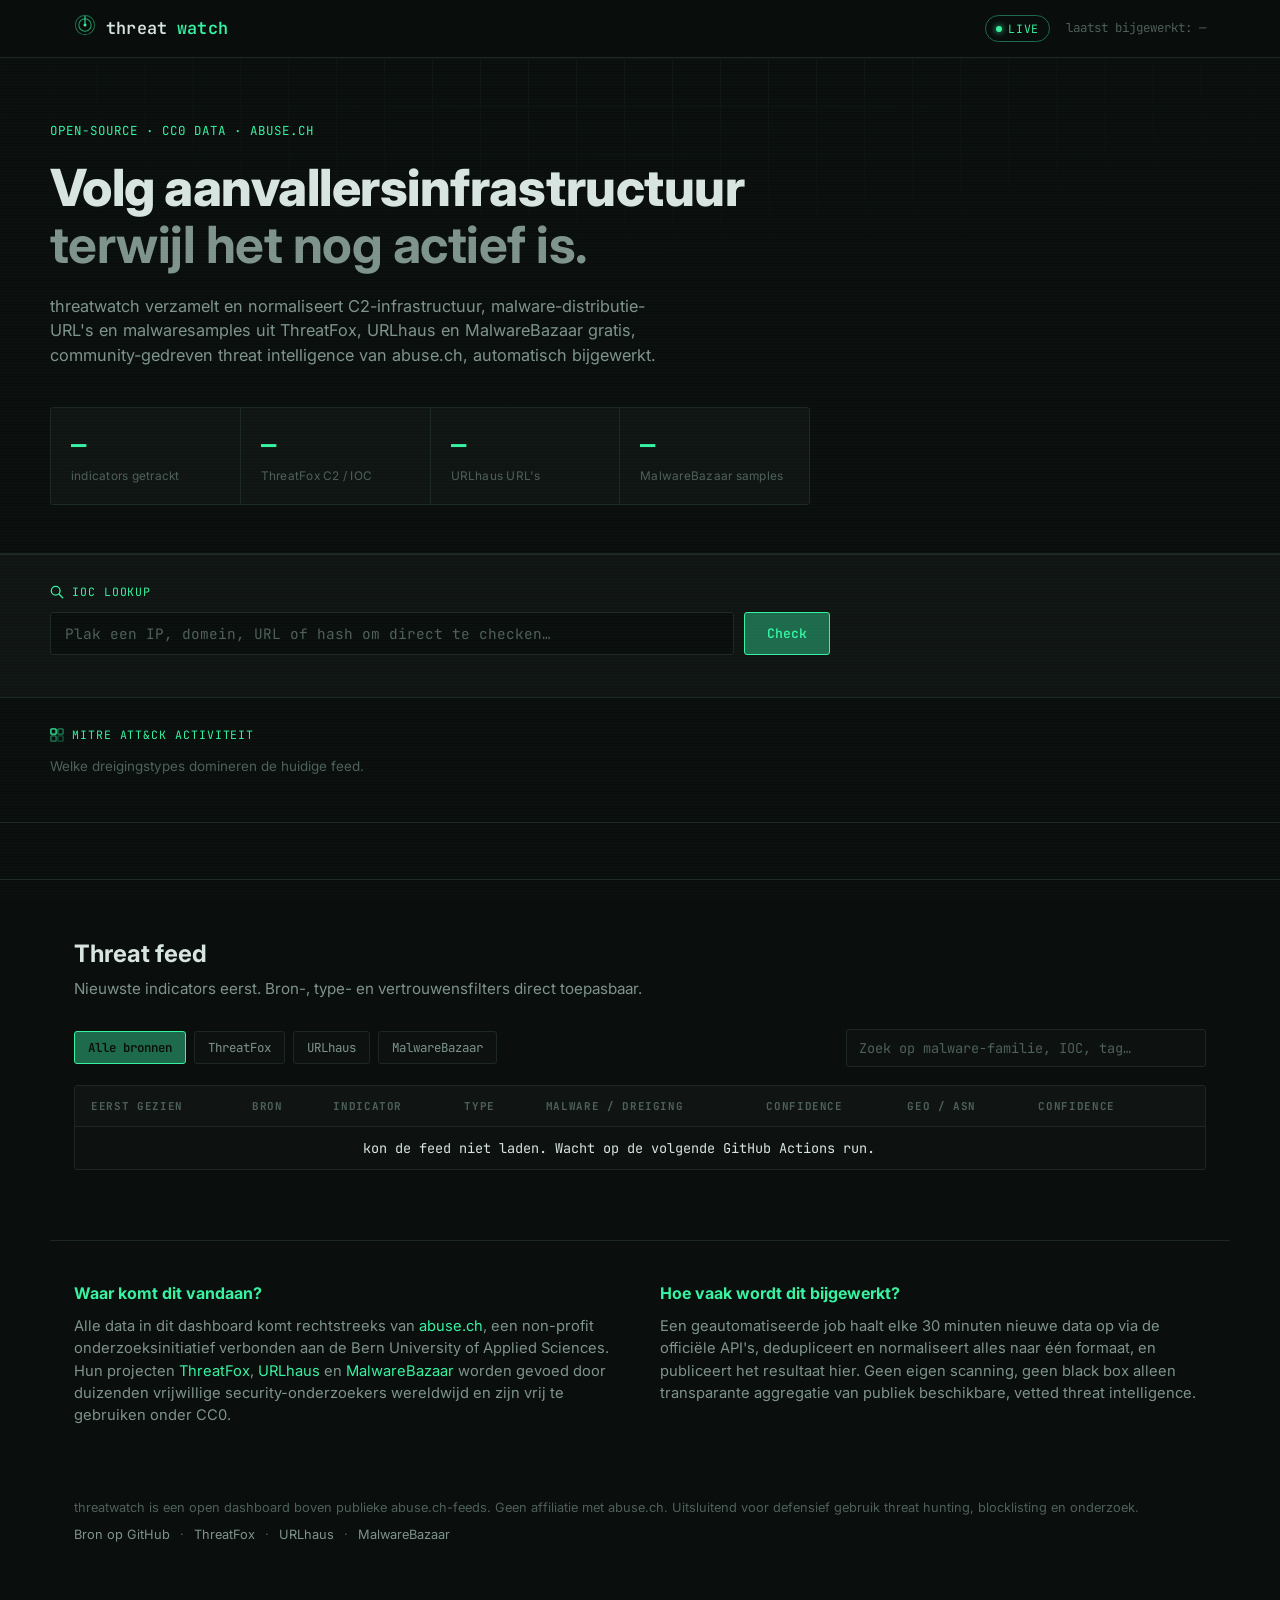
==== index.html @ 98a34935 "fix: readme bijgewerkt, geen X-posting" ====
<!DOCTYPE html>
<html lang="nl">
<head>
<meta charset="UTF-8">
<meta name="viewport" content="width=device-width, initial-scale=1.0">
<title>threatwatch — open infrastructure tracking</title>
<link rel="preconnect" href="https://fonts.googleapis.com">
<link rel="preconnect" href="https://fonts.gstatic.com" crossorigin>
<link href="https://fonts.googleapis.com/css2?family=JetBrains+Mono:wght@400;500;600;700&family=Inter:wght@400;500;600;700;800&display=swap" rel="stylesheet">
<link rel="stylesheet" href="style.css">
</head>
<body>

<div class="scanline"></div>

<header class="topbar">
  <div class="topbar-inner">
    <a href="./" class="brand">
      <span class="brand-mark" aria-hidden="true">
        <svg viewBox="0 0 32 32" width="22" height="22">
          <circle cx="16" cy="16" r="14" fill="none" stroke="var(--signal)" stroke-width="1.5" opacity="0.4"/>
          <circle cx="16" cy="16" r="9" fill="none" stroke="var(--signal)" stroke-width="1.5" opacity="0.65"/>
          <circle cx="16" cy="16" r="2.2" fill="var(--signal)"/>
          <line x1="16" y1="16" x2="16" y2="3" stroke="var(--signal)" stroke-width="1.5" class="radar-needle"/>
        </svg>
      </span>
      threat<span class="brand-accent">watch</span>
    </a>
    <nav class="topnav">
      <span class="pill pill-live" id="live-pill">
        <span class="dot"></span> live
      </span>
      <span class="topnav-meta" id="last-updated">laatst bijgewerkt: —</span>
    </nav>
  </div>
</header>

<main>

  <section class="hero">
    <div class="hero-grid" aria-hidden="true"></div>
    <div class="hero-inner">
      <p class="eyebrow">open-source · CC0 data · abuse.ch</p>
      <h1>Volg aanvallersinfrastructuur<br><span class="hero-fade">terwijl het nog actief is.</span></h1>
      <p class="hero-sub">
        threatwatch verzamelt en normaliseert C2-infrastructuur, malware-distributie-URL's
        en malwaresamples uit ThreatFox, URLhaus en MalwareBazaar gratis, community-gedreven
        threat intelligence van abuse.ch, automatisch bijgewerkt.
      </p>
      <div class="hero-stats" id="hero-stats">
        <div class="stat-card">
          <span class="stat-value" id="stat-total">—</span>
          <span class="stat-label">indicators getrackt</span>
        </div>
        <div class="stat-card">
          <span class="stat-value" id="stat-threatfox">—</span>
          <span class="stat-label">ThreatFox C2 / IOC</span>
        </div>
        <div class="stat-card">
          <span class="stat-value" id="stat-urlhaus">—</span>
          <span class="stat-label">URLhaus URL's</span>
        </div>
        <div class="stat-card">
          <span class="stat-value" id="stat-malwarebazaar">—</span>
          <span class="stat-label">MalwareBazaar samples</span>
        </div>
      </div>
    </div>
  </section>

  <!-- IOC LOOKUP -->
  <section class="lookup-section">
    <div class="lookup-inner">
      <div class="lookup-label">
        <svg width="14" height="14" viewBox="0 0 16 16" fill="none" aria-hidden="true">
          <circle cx="6.5" cy="6.5" r="5" stroke="var(--signal)" stroke-width="1.5"/>
          <line x1="10.5" y1="10.5" x2="14.5" y2="14.5" stroke="var(--signal)" stroke-width="1.5" stroke-linecap="round"/>
        </svg>
        IOC lookup
      </div>
      <div class="lookup-bar">
        <input
          type="text"
          id="lookup-input"
          placeholder="Plak een IP, domein, URL of hash om direct te checken…"
          aria-label="IOC lookup"
          autocomplete="off"
          spellcheck="false"
        >
        <button id="lookup-btn">Check</button>
      </div>
      <div id="lookup-result" class="lookup-result" aria-live="polite"></div>
    </div>
  </section>

  <!-- ATT&CK HEATMAP -->
  <section class="attack-section">
    <div class="attack-inner">
      <div class="attack-header">
        <div class="lookup-label">
          <svg width="14" height="14" viewBox="0 0 16 16" fill="none" aria-hidden="true">
            <rect x="1" y="1" width="6" height="6" rx="1" stroke="var(--signal)" stroke-width="1.5"/>
            <rect x="9" y="1" width="6" height="6" rx="1" stroke="var(--signal)" stroke-width="1.5" opacity="0.5"/>
            <rect x="1" y="9" width="6" height="6" rx="1" stroke="var(--signal)" stroke-width="1.5" opacity="0.5"/>
            <rect x="9" y="9" width="6" height="6" rx="1" stroke="var(--signal)" stroke-width="1.5" opacity="0.3"/>
          </svg>
          MITRE ATT&amp;CK activiteit
        </div>
        <p class="attack-sub">Welke dreigingstypes domineren de huidige feed.</p>
      </div>
      <div id="attack-heatmap" class="attack-heatmap"></div>
    </div>
  </section>


  <!-- GEO STATS -->
  <section class="geo-section">
    <div class="geo-inner">
      <div id="geo-stats" class="geo-stats-grid"></div>
    </div>
  </section>

  <section class="panel">
    <div class="panel-header">
      <h2>Threat feed</h2>
      <p class="panel-sub">Nieuwste indicators eerst. Bron-, type- en vertrouwensfilters direct toepasbaar.</p>
    </div>

    <div class="controls">
      <div class="control-group" role="group" aria-label="Filter op bron">
        <button class="filter-btn is-active" data-filter-source="all">Alle bronnen</button>
        <button class="filter-btn" data-filter-source="ThreatFox">ThreatFox</button>
        <button class="filter-btn" data-filter-source="URLhaus">URLhaus</button>
        <button class="filter-btn" data-filter-source="MalwareBazaar">MalwareBazaar</button>
      </div>
      <div class="control-group search-group">
        <input
          type="search"
          id="search-input"
          placeholder="Zoek op malware-familie, IOC, tag…"
          aria-label="Zoek in threat feed"
        >
      </div>
    </div>

    <div class="table-wrap">
      <table class="feed-table" id="feed-table">
        <thead>
          <tr>
            <th>Eerst gezien</th>
            <th>Bron</th>
            <th>Indicator</th>
            <th>Type</th>
            <th>Malware / dreiging</th>
            <th>Confidence</th>
            <th>Geo / ASN</th>
            <th>Confidence</th>
            <th></th>
          </tr>
        </thead>
        <tbody id="feed-body">
          <tr class="loading-row">
            <td colspan="7">
              <span class="loading-text">feed wordt geladen…</span>
            </td>
          </tr>
        </tbody>
      </table>
    </div>

    <p class="table-footnote" id="table-footnote"></p>
  </section>

  <section class="about-panel">
    <div class="about-grid">
      <div>
        <h3>Waar komt dit vandaan?</h3>
        <p>
          Alle data in dit dashboard komt rechtstreeks van <a href="https://abuse.ch" target="_blank" rel="noopener">abuse.ch</a>,
          een non-profit onderzoeksinitiatief verbonden aan de Bern University of Applied Sciences.
          Hun projecten <a href="https://threatfox.abuse.ch" target="_blank" rel="noopener">ThreatFox</a>,
          <a href="https://urlhaus.abuse.ch" target="_blank" rel="noopener">URLhaus</a> en
          <a href="https://bazaar.abuse.ch" target="_blank" rel="noopener">MalwareBazaar</a> worden gevoed door
          duizenden vrijwillige security-onderzoekers wereldwijd en zijn vrij te gebruiken onder CC0.
        </p>
      </div>
      <div>
        <h3>Hoe vaak wordt dit bijgewerkt?</h3>
        <p>
          Een geautomatiseerde job haalt elke 30 minuten nieuwe data op via de officiële API's,
          dedupliceert en normaliseert alles naar één formaat, en publiceert het resultaat hier.
          Geen eigen scanning, geen black box alleen transparante aggregatie van publiek
          beschikbare, vetted threat intelligence.
        </p>
      </div>
    </div>
  </section>

</main>

<footer class="footer">
  <p>
    threatwatch is een open dashboard boven publieke abuse.ch-feeds. Geen affiliatie met abuse.ch.
    Uitsluitend voor defensief gebruik threat hunting, blocklisting en onderzoek.
  </p>
  <p class="footer-links">
    <a href="https://github.com/threatwatch0x/threatwatch" target="_blank" rel="noopener">Bron op GitHub</a>
    <span aria-hidden="true">·</span>
    <a href="https://threatfox.abuse.ch" target="_blank" rel="noopener">ThreatFox</a>
    <span aria-hidden="true">·</span>
    <a href="https://urlhaus.abuse.ch" target="_blank" rel="noopener">URLhaus</a>
    <span aria-hidden="true">·</span>
    <a href="https://bazaar.abuse.ch" target="_blank" rel="noopener">MalwareBazaar</a>
  </p>
</footer>

<script src="app.js"></script>
</body>
</html>
---- style.css ----
/* =========================================================
   threatwatch — design tokens
   Subject: tracking live attacker infrastructure.
   Direction: dark ops console, not a marketing page.
   A signal-green sweep (radar / oscilloscope) is the one
   accent color; everything else stays quiet and structural.
========================================================= */

:root {
  --bg: #0a0e0d;
  --bg-raised: #101513;
  --bg-panel: #0d1211;
  --line: #1d2826;
  --line-soft: #161f1d;
  --ink: #d7e4e0;
  --ink-dim: #7e938c;
  --ink-faint: #4e6059;
  --signal: #36f2a1;
  --signal-dim: #1d6b4c;
  --amber: #f2b545;
  --red: #f25c54;

  --font-display: "Inter", system-ui, sans-serif;
  --font-mono: "JetBrains Mono", "SF Mono", Consolas, monospace;

  --radius: 3px;
}

* { box-sizing: border-box; }

html { scroll-behavior: smooth; }

body {
  margin: 0;
  background: var(--bg);
  color: var(--ink);
  font-family: var(--font-display);
  line-height: 1.5;
  -webkit-font-smoothing: antialiased;
}

a { color: var(--signal); text-decoration: none; }
a:hover { text-decoration: underline; }

a:focus-visible,
button:focus-visible,
input:focus-visible {
  outline: 2px solid var(--signal);
  outline-offset: 2px;
}

/* Subtle scanline texture across the whole page — restrained, fixed, low opacity */
.scanline {
  position: fixed;
  inset: 0;
  pointer-events: none;
  z-index: 1;
  background: repeating-linear-gradient(
    to bottom,
    rgba(54, 242, 161, 0.015) 0px,
    rgba(54, 242, 161, 0.015) 1px,
    transparent 1px,
    transparent 3px
  );
  mix-blend-mode: screen;
}

@media (prefers-reduced-motion: reduce) {
  * { animation-duration: 0.001ms !important; animation-iteration-count: 1 !important; transition-duration: 0.001ms !important; }
}

/* ---------- topbar ---------- */

.topbar {
  position: sticky;
  top: 0;
  z-index: 10;
  background: rgba(10, 14, 13, 0.92);
  backdrop-filter: blur(8px);
  border-bottom: 1px solid var(--line);
}

.topbar-inner {
  max-width: 1180px;
  margin: 0 auto;
  padding: 14px 24px;
  display: flex;
  align-items: center;
  justify-content: space-between;
}

.brand {
  display: flex;
  align-items: center;
  gap: 10px;
  font-family: var(--font-mono);
  font-weight: 600;
  font-size: 1.05rem;
  color: var(--ink);
  letter-spacing: 0.01em;
}
.brand:hover { text-decoration: none; }
.brand-accent { color: var(--signal); }

.radar-needle {
  transform-origin: 16px 16px;
  animation: sweep 4s linear infinite;
}
@keyframes sweep {
  to { transform: rotate(360deg); }
}

.topnav { display: flex; align-items: center; gap: 16px; }

.pill {
  font-family: var(--font-mono);
  font-size: 0.72rem;
  letter-spacing: 0.06em;
  text-transform: uppercase;
  padding: 4px 10px;
  border-radius: 999px;
  border: 1px solid var(--line);
  color: var(--ink-dim);
  display: inline-flex;
  align-items: center;
  gap: 6px;
}
.pill-live { color: var(--signal); border-color: var(--signal-dim); }
.pill .dot {
  width: 6px; height: 6px;
  border-radius: 50%;
  background: var(--signal);
  box-shadow: 0 0 6px var(--signal);
  animation: pulse 1.8s ease-in-out infinite;
}
@keyframes pulse {
  0%, 100% { opacity: 1; }
  50% { opacity: 0.35; }
}

.topnav-meta {
  font-family: var(--font-mono);
  font-size: 0.78rem;
  color: var(--ink-faint);
}

/* ---------- hero ---------- */

.hero {
  position: relative;
  padding: 64px 24px 48px;
  border-bottom: 1px solid var(--line);
  overflow: hidden;
}

.hero-grid {
  position: absolute;
  inset: 0;
  background-image:
    linear-gradient(var(--line-soft) 1px, transparent 1px),
    linear-gradient(90deg, var(--line-soft) 1px, transparent 1px);
  background-size: 48px 48px;
  mask-image: radial-gradient(ellipse 80% 60% at 50% 0%, black 0%, transparent 75%);
  opacity: 0.6;
}

.hero-inner {
  position: relative;
  max-width: 1180px;
  margin: 0 auto;
}

.eyebrow {
  font-family: var(--font-mono);
  font-size: 0.78rem;
  letter-spacing: 0.08em;
  text-transform: uppercase;
  color: var(--signal);
  margin: 0 0 18px;
}

.hero h1 {
  font-size: clamp(2rem, 4.4vw, 3.2rem);
  font-weight: 800;
  letter-spacing: -0.01em;
  line-height: 1.12;
  margin: 0 0 20px;
  max-width: 760px;
}
.hero-fade { color: var(--ink-dim); font-weight: 700; }

.hero-sub {
  max-width: 620px;
  color: var(--ink-dim);
  font-size: 1.02rem;
  margin: 0 0 40px;
}

.hero-stats {
  display: grid;
  grid-template-columns: repeat(4, minmax(0, 1fr));
  gap: 1px;
  background: var(--line);
  border: 1px solid var(--line);
  border-radius: var(--radius);
  overflow: hidden;
  max-width: 760px;
}

.stat-card {
  background: var(--bg-raised);
  padding: 18px 20px;
  display: flex;
  flex-direction: column;
  gap: 4px;
}

.stat-value {
  font-family: var(--font-mono);
  font-size: 1.6rem;
  font-weight: 700;
  color: var(--signal);
}

.stat-label {
  font-size: 0.74rem;
  color: var(--ink-faint);
  letter-spacing: 0.02em;
}

@media (max-width: 720px) {
  .hero-stats { grid-template-columns: repeat(2, minmax(0, 1fr)); }
}

/* ---------- panel / table ---------- */

.panel {
  max-width: 1180px;
  margin: 0 auto;
  padding: 56px 24px 32px;
}

.panel-header h2 {
  font-size: 1.5rem;
  margin: 0 0 6px;
  font-weight: 700;
}
.panel-sub {
  color: var(--ink-dim);
  margin: 0 0 28px;
  font-size: 0.95rem;
}

.controls {
  display: flex;
  flex-wrap: wrap;
  gap: 16px;
  justify-content: space-between;
  align-items: center;
  margin-bottom: 18px;
}

.control-group { display: flex; gap: 8px; flex-wrap: wrap; }

.filter-btn {
  font-family: var(--font-mono);
  font-size: 0.78rem;
  padding: 7px 13px;
  border-radius: var(--radius);
  border: 1px solid var(--line);
  background: var(--bg-panel);
  color: var(--ink-dim);
  cursor: pointer;
  transition: border-color 0.15s, color 0.15s, background 0.15s;
}
.filter-btn:hover { border-color: var(--signal-dim); color: var(--ink); }
.filter-btn.is-active {
  background: var(--signal-dim);
  border-color: var(--signal);
  color: var(--bg);
  font-weight: 600;
}

.search-group { flex: 1; min-width: 220px; max-width: 360px; }
#search-input {
  width: 100%;
  font-family: var(--font-mono);
  font-size: 0.85rem;
  padding: 9px 12px;
  border-radius: var(--radius);
  border: 1px solid var(--line);
  background: var(--bg-panel);
  color: var(--ink);
}
#search-input::placeholder { color: var(--ink-faint); }

.table-wrap {
  border: 1px solid var(--line);
  border-radius: var(--radius);
  overflow-x: auto;
  background: var(--bg-panel);
}

.feed-table {
  width: 100%;
  border-collapse: collapse;
  font-size: 0.86rem;
  min-width: 760px;
}

.feed-table thead th {
  text-align: left;
  font-family: var(--font-mono);
  font-size: 0.68rem;
  letter-spacing: 0.06em;
  text-transform: uppercase;
  color: var(--ink-faint);
  padding: 12px 16px;
  border-bottom: 1px solid var(--line);
  background: var(--bg-raised);
  position: sticky;
  top: 0;
}

.feed-table tbody td {
  padding: 11px 16px;
  border-bottom: 1px solid var(--line-soft);
  color: var(--ink);
  vertical-align: middle;
}

.feed-table tbody tr:hover { background: rgba(54, 242, 161, 0.035); }
.feed-table tbody tr:last-child td { border-bottom: none; }

.cell-time { font-family: var(--font-mono); color: var(--ink-dim); white-space: nowrap; font-size: 0.8rem; }

.source-badge {
  font-family: var(--font-mono);
  font-size: 0.7rem;
  padding: 3px 8px;
  border-radius: 999px;
  border: 1px solid var(--line);
  white-space: nowrap;
}
.source-ThreatFox { color: var(--signal); border-color: var(--signal-dim); }
.source-URLhaus { color: var(--amber); border-color: #5c4a22; }
.source-MalwareBazaar { color: #8fb4ff; border-color: #2a3f6b; }

.cell-ioc {
  font-family: var(--font-mono);
  font-size: 0.8rem;
  max-width: 320px;
  overflow: hidden;
  text-overflow: ellipsis;
  white-space: nowrap;
}

.cell-malware { color: var(--ink); font-weight: 500; }
.cell-type { color: var(--ink-dim); font-size: 0.82rem; }

.confidence-bar-wrap {
  display: flex;
  align-items: center;
  gap: 8px;
}
.confidence-bar {
  width: 50px;
  height: 5px;
  border-radius: 999px;
  background: var(--line-soft);
  overflow: hidden;
}
.confidence-bar-fill { height: 100%; background: var(--signal); }
.confidence-value { font-family: var(--font-mono); font-size: 0.74rem; color: var(--ink-dim); }

.ref-link { font-family: var(--font-mono); font-size: 0.76rem; white-space: nowrap; }

.loading-row td, .empty-row td {
  text-align: center;
  padding: 40px 16px;
  color: var(--ink-faint);
  font-family: var(--font-mono);
  font-size: 0.85rem;
}

.table-footnote {
  margin: 14px 4px 0;
  font-size: 0.78rem;
  color: var(--ink-faint);
  font-family: var(--font-mono);
}

/* ---------- about panel ---------- */

.about-panel {
  max-width: 1180px;
  margin: 24px auto 0;
  padding: 40px 24px;
  border-top: 1px solid var(--line);
}

.about-grid {
  display: grid;
  grid-template-columns: 1fr 1fr;
  gap: 40px;
}
@media (max-width: 760px) {
  .about-grid { grid-template-columns: 1fr; }
}

.about-panel h3 {
  font-size: 1rem;
  margin: 0 0 10px;
  color: var(--signal);
}
.about-panel p {
  color: var(--ink-dim);
  font-size: 0.92rem;
  margin: 0;
}

/* ---------- footer ---------- */

.footer {
  max-width: 1180px;
  margin: 0 auto;
  padding: 32px 24px 56px;
  color: var(--ink-faint);
  font-size: 0.8rem;
}
.footer p { margin: 0 0 8px; }
.footer-links a { color: var(--ink-dim); }
.footer-links span { color: var(--ink-faint); margin: 0 6px; }

/* --- IOC Lookup ------------------------------------------------------------ */

.lookup-section {
  background: var(--bg-raised);
  border-top: 1px solid var(--line);
  border-bottom: 1px solid var(--line);
  padding: 28px 24px;
}

.lookup-inner {
  max-width: 1180px;
  margin: 0 auto;
}

.lookup-label {
  display: flex;
  align-items: center;
  gap: 8px;
  font-family: var(--font-mono);
  font-size: 0.72rem;
  letter-spacing: 0.08em;
  text-transform: uppercase;
  color: var(--signal);
  margin-bottom: 12px;
}

.lookup-bar {
  display: flex;
  gap: 10px;
  max-width: 780px;
}

#lookup-input {
  flex: 1;
  font-family: var(--font-mono);
  font-size: 0.9rem;
  padding: 11px 14px;
  border-radius: var(--radius);
  border: 1px solid var(--line);
  background: var(--bg);
  color: var(--ink);
}
#lookup-input::placeholder { color: var(--ink-faint); }

#lookup-btn {
  font-family: var(--font-mono);
  font-size: 0.82rem;
  font-weight: 600;
  padding: 11px 22px;
  border-radius: var(--radius);
  border: 1px solid var(--signal);
  background: var(--signal-dim);
  color: var(--signal);
  cursor: pointer;
  transition: background 0.15s;
  white-space: nowrap;
}
#lookup-btn:hover { background: var(--signal); color: var(--bg); }

.lookup-result {
  margin-top: 14px;
  max-width: 780px;
  font-size: 0.86rem;
}

.lookup-clean {
  display: block;
  color: var(--signal);
  font-family: var(--font-mono);
  margin-bottom: 4px;
}

.lookup-warning { color: var(--amber); font-family: var(--font-mono); }

.lookup-note {
  display: block;
  color: var(--ink-faint);
  font-size: 0.78rem;
  margin-top: 4px;
  font-family: var(--font-mono);
}

.lookup-found { display: flex; flex-direction: column; gap: 8px; }

.lookup-found-label {
  font-family: var(--font-mono);
  font-size: 0.78rem;
  color: var(--amber);
  letter-spacing: 0.04em;
}

.lookup-hit {
  display: flex;
  align-items: center;
  gap: 12px;
  padding: 10px 14px;
  background: var(--bg-panel);
  border: 1px solid var(--line);
  border-radius: var(--radius);
  flex-wrap: wrap;
}

.lookup-hit-ioc {
  font-family: var(--font-mono);
  font-size: 0.82rem;
  color: var(--ink);
  flex: 1;
  min-width: 0;
  overflow: hidden;
  text-overflow: ellipsis;
  white-space: nowrap;
}

.lookup-hit-malware { color: var(--ink-dim); font-size: 0.84rem; }
.lookup-hit-conf { font-family: var(--font-mono); font-size: 0.78rem; color: var(--signal); }
.lookup-more { color: var(--ink-faint); font-size: 0.78rem; font-family: var(--font-mono); margin: 4px 0 0; }

/* --- ATT&CK Heatmap ----------------------------------------------------------- */

.attack-section {
  border-bottom: 1px solid var(--line);
  padding: 28px 24px;
}

.attack-inner {
  max-width: 1180px;
  margin: 0 auto;
}

.attack-header { margin-bottom: 18px; }
.attack-sub { color: var(--ink-faint); font-size: 0.84rem; margin: 6px 0 0; }

.attack-heatmap {
  display: grid;
  grid-template-columns: repeat(auto-fill, minmax(200px, 1fr));
  gap: 8px;
}

.attack-cell {
  position: relative;
  border: 1px solid var(--line);
  border-radius: var(--radius);
  overflow: hidden;
  background: var(--bg-panel);
  padding: 14px 14px 14px 10px;
  display: flex;
  align-items: center;
  gap: 12px;
}

.attack-cell-bar {
  position: absolute;
  left: 0;
  top: 0;
  bottom: 0;
  width: 3px;
  background: var(--cell-color, var(--signal));
  opacity: var(--intensity, 1);
}

.attack-cell-info {
  display: flex;
  flex-direction: column;
  gap: 2px;
  min-width: 0;
}

.attack-tactic {
  font-family: var(--font-mono);
  font-size: 0.68rem;
  letter-spacing: 0.1em;
  color: var(--cell-color, var(--signal));
  opacity: calc(var(--intensity) + 0.3);
}

.attack-label {
  font-size: 0.86rem;
  font-weight: 600;
  color: var(--ink);
  white-space: nowrap;
  overflow: hidden;
  text-overflow: ellipsis;
}

.attack-count {
  font-family: var(--font-mono);
  font-size: 0.78rem;
  color: var(--ink-dim);
}

.attack-pct { color: var(--ink-faint); }

/* --- Geo / ASN stats ---------------------------------------------------------- */

.geo-section {
  border-bottom: 1px solid var(--line);
  padding: 28px 24px;
}

.geo-inner {
  max-width: 1180px;
  margin: 0 auto;
}

.geo-stats-grid {
  display: grid;
  grid-template-columns: 1fr 1fr;
  gap: 40px;
}

@media (max-width: 720px) {
  .geo-stats-grid { grid-template-columns: 1fr; }
}

.geo-col { display: flex; flex-direction: column; gap: 8px; }

.geo-row {
  display: flex;
  align-items: center;
  gap: 10px;
  font-size: 0.84rem;
}

.geo-flag { font-size: 1rem; width: 24px; text-align: center; }

.geo-label {
  font-family: var(--font-mono);
  font-size: 0.78rem;
  color: var(--ink-dim);
  min-width: 36px;
}

.geo-asn-label {
  min-width: 180px;
  max-width: 200px;
  white-space: nowrap;
  overflow: hidden;
  text-overflow: ellipsis;
  font-size: 0.74rem;
}

.geo-bar-wrap {
  flex: 1;
  height: 5px;
  background: var(--line-soft);
  border-radius: 999px;
  overflow: hidden;
}

.geo-bar {
  height: 100%;
  background: var(--signal);
  border-radius: 999px;
  transition: width 0.4s ease;
}

.geo-bar-asn { background: #8fb4ff; }

.geo-count {
  font-family: var(--font-mono);
  font-size: 0.74rem;
  color: var(--ink-faint);
  min-width: 32px;
  text-align: right;
}

/* --- Tabel geo kolom ---------------------------------------------------------- */

.cell-geo {
  font-family: var(--font-mono);
  font-size: 0.78rem;
  color: var(--ink-dim);
  white-space: nowrap;
}

.cell-dim { color: var(--ink-faint); }

.asn-tag {
  display: inline-block;
  font-size: 0.68rem;
  padding: 1px 5px;
  border-radius: 3px;
  background: var(--line);
  color: var(--ink-faint);
  margin-left: 4px;
}

.lookup-hit-geo {
  font-family: var(--font-mono);
  font-size: 0.74rem;
  color: var(--ink-dim);
  padding: 2px 6px;
  border: 1px solid var(--line);
  border-radius: var(--radius);
}
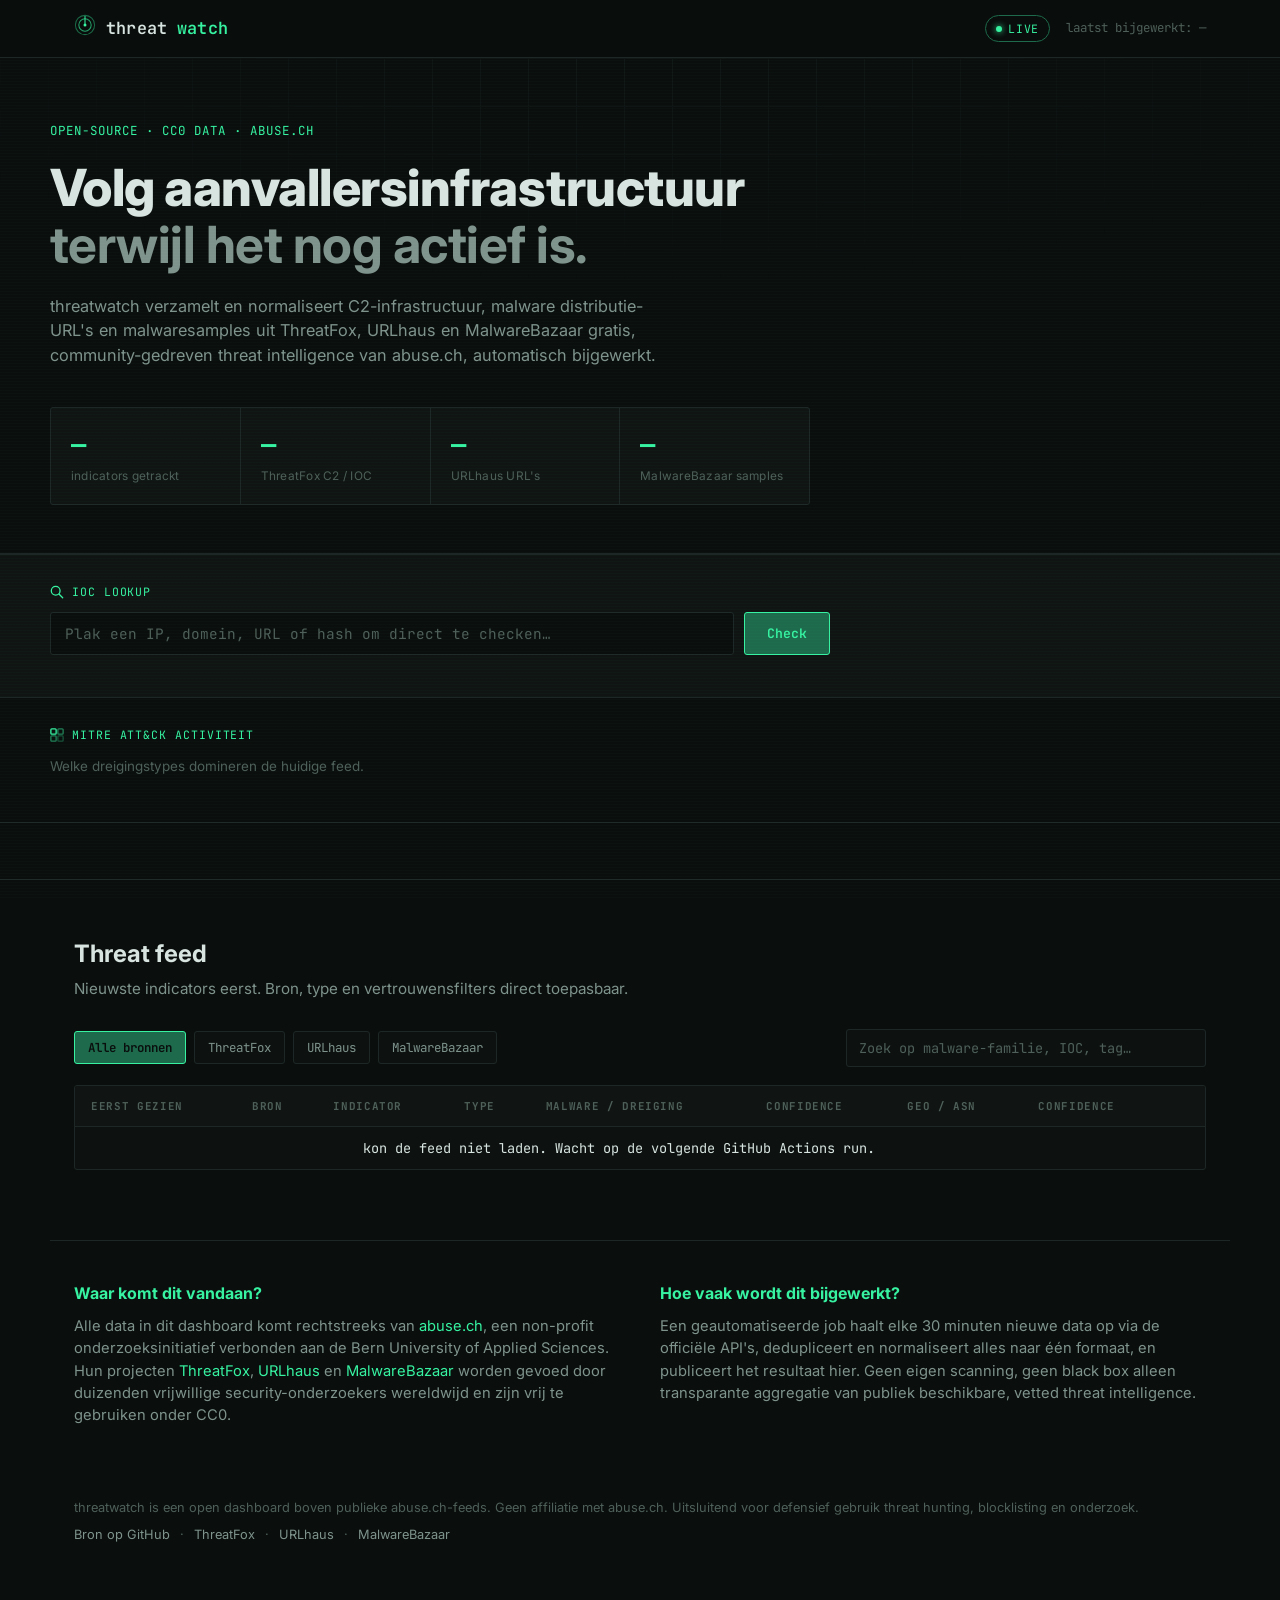
==== commit a4852525: "index.html fix" ====
--- a/index.html
+++ b/index.html
@@ -3,7 +3,7 @@
 <head>
 <meta charset="UTF-8">
 <meta name="viewport" content="width=device-width, initial-scale=1.0">
-<title>threatwatch — open infrastructure tracking</title>
+<title>threatwatch open infrastructure tracking</title>
 <link rel="preconnect" href="https://fonts.googleapis.com">
 <link rel="preconnect" href="https://fonts.gstatic.com" crossorigin>
 <link href="https://fonts.googleapis.com/css2?family=JetBrains+Mono:wght@400;500;600;700&family=Inter:wght@400;500;600;700;800&display=swap" rel="stylesheet">
@@ -43,7 +43,7 @@
       <p class="eyebrow">open-source · CC0 data · abuse.ch</p>
       <h1>Volg aanvallersinfrastructuur<br><span class="hero-fade">terwijl het nog actief is.</span></h1>
       <p class="hero-sub">
-        threatwatch verzamelt en normaliseert C2-infrastructuur, malware-distributie-URL's
+        threatwatch verzamelt en normaliseert C2-infrastructuur, malware distributie-URL's
         en malwaresamples uit ThreatFox, URLhaus en MalwareBazaar gratis, community-gedreven
         threat intelligence van abuse.ch, automatisch bijgewerkt.
       </p>
@@ -123,7 +123,7 @@
   <section class="panel">
     <div class="panel-header">
       <h2>Threat feed</h2>
-      <p class="panel-sub">Nieuwste indicators eerst. Bron-, type- en vertrouwensfilters direct toepasbaar.</p>
+      <p class="panel-sub">Nieuwste indicators eerst. Bron, type en vertrouwensfilters direct toepasbaar.</p>
     </div>
 
     <div class="controls">
